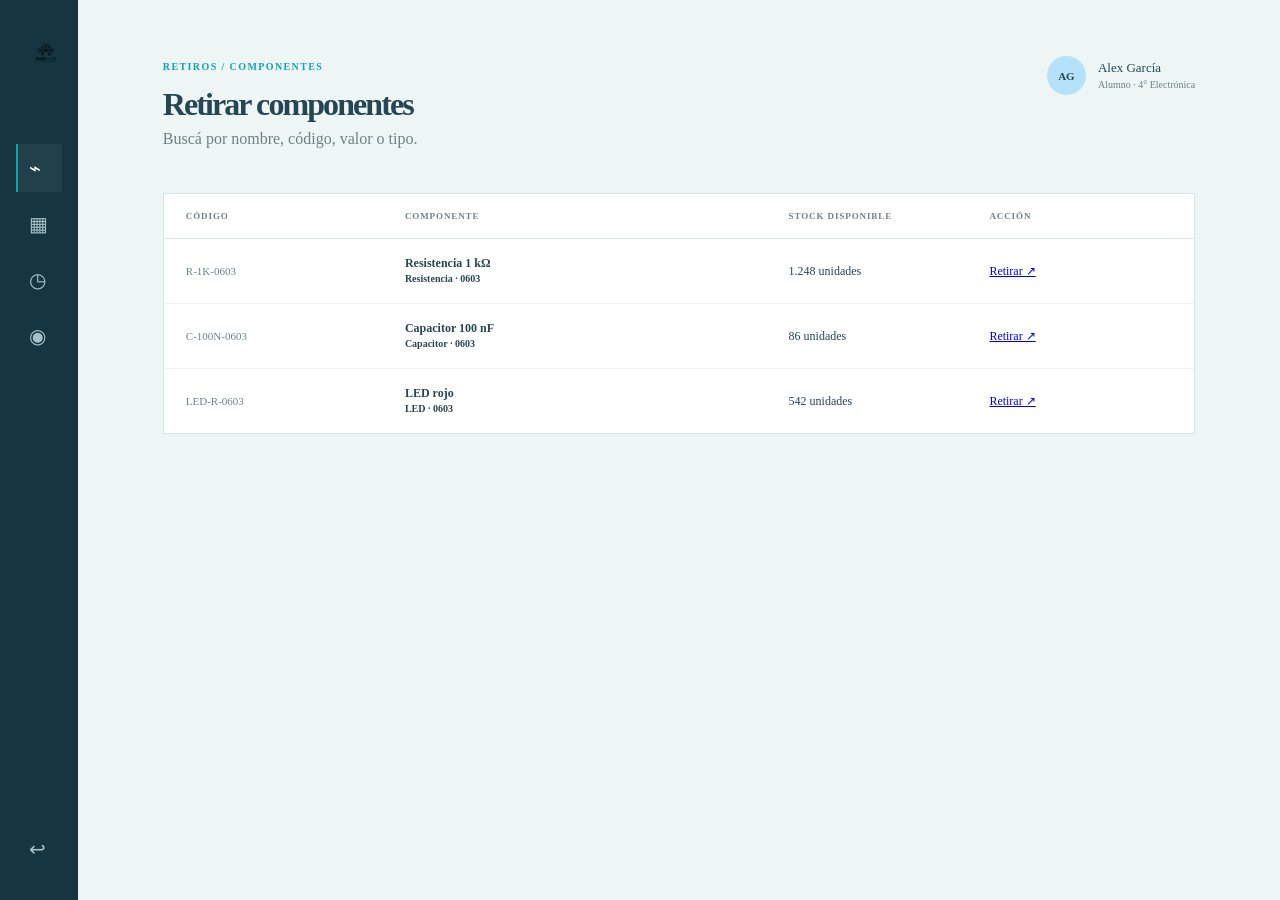
==== components.html @ 0b9234fb "Base de la pagina web, a la expera de nuevas tecnologías" ====
<!doctype html>
<html lang="es">
  <head>
    <meta charset="utf-8" />
    <meta name="viewport" content="width=device-width,initial-scale=1" />
    <title>SMD Hub | Retirar componentes</title>
    <link rel="stylesheet" href="Sources/dashboard.css" />
  </head>
  <body>
    <aside class="sidebar">
      <a class="dash-brand" href="dashboard-student.html"
        ><img src="Sources/Logo.svg" alt="" /><span>SMD·HUB</span></a
      >
      <nav>
        <a class="active" href="components.html">⌁ <b>Retirar componentes</b></a
        ><a href="projects.html">▦ <b>Proyectos</b></a
        ><a href="history.html">◷ <b>Historial</b></a
        ><a href="profile.html">◉ <b>Mi perfil</b></a>
      </nav>
      <a class="logout" href="index.html">↩ <b>Cerrar sesión</b></a>
    </aside>
    <main class="dashboard">
      <header class="dash-header">
        <div>
          <span class="crumb">RETIROS / COMPONENTES</span>
          <h1>Retirar componentes</h1>
          <p>Buscá por nombre, código, valor o tipo.</p>
        </div>
        <div class="user-menu">
          <span class="avatar">AG</span
          ><span>Alex García<br /><small>Alumno · 4° Electrónica</small></span>
        </div>
      </header>
      <div class="table">
        <div class="table-head">
          <span>Código</span><span>Componente</span><span>Stock disponible</span
          ><span>Acción</span>
        </div>
        <div class="table-row">
          <span>R-1K-0603</span
          ><strong
            >Resistencia 1 kΩ<br /><small>Resistencia · 0603</small></strong
          ><span>1.248 unidades</span
          ><a class="button button-primary" href="#">Retirar ↗</a>
        </div>
        <div class="table-row">
          <span>C-100N-0603</span
          ><strong>Capacitor 100 nF<br /><small>Capacitor · 0603</small></strong
          ><span>86 unidades</span
          ><a class="button button-primary" href="#">Retirar ↗</a>
        </div>
        <div class="table-row">
          <span>LED-R-0603</span
          ><strong>LED rojo<br /><small>LED · 0603</small></strong
          ><span>542 unidades</span
          ><a class="button button-primary" href="#">Retirar ↗</a>
        </div>
      </div>
    </main>
  </body>
</html>
---- Sources/dashboard.css ----
/* Final overrides: the compact sidebar must never expose a broken text logo. */
@media (max-width: 1050px) {
  .dashboard {
    padding-left: 32px !important;
    padding-right: 32px !important;
    width: calc(100% - 78px) !important;
  }
  .dash-header {
    align-items: flex-start !important;
    gap: 24px !important;
  }
  .dash-header > div:first-child {
    flex: 1 1 360px !important;
  }
  .user-menu {
    flex: 0 1 auto !important;
  }
  .stat-grid {
    grid-template-columns: repeat(2, minmax(0, 1fr)) !important;
  }
  .teacher-grid {
    grid-template-columns: 1fr !important;
  }
  .dash-actions {
    grid-template-columns: repeat(2, minmax(0, 1fr)) !important;
  }
  .table {
    max-width: 100% !important;
    overflow-x: auto !important;
  }
  .table-head,
  .table-row {
    min-width: 620px !important;
  }
}
@media (max-width: 700px) {
  .dashboard {
    margin-left: 62px !important;
    padding: 30px 18px 50px !important;
    width: calc(100% - 62px) !important;
  }
  .dash-header {
    display: block !important;
  }
  .dash-header h1 {
    font-size: 31px !important;
    overflow-wrap: anywhere !important;
  }
  .user-menu {
    margin-top: 24px !important;
  }
  .dash-actions,
  .stat-grid {
    grid-template-columns: 1fr !important;
  }
  .dash-actions {
    gap: 14px !important;
  }
  .action-card {
    min-height: 190px !important;
  }
  .system-status {
    align-items: flex-start !important;
    flex-wrap: wrap !important;
  }
  .system-status > strong {
    margin-left: 24px !important;
  }
  .module-row {
    grid-template-columns:
      1fr
      1fr !important;
  }
  .table {
    overflow-x: auto !important;
  }
  .table-head,
  .table-row {
    min-width: 620px !important;
  }
}
.sidebar .dash-brand {
  font-size: 0 !important;
  overflow: hidden;
  width: 48px;
}
.sidebar .dash-brand img {
  display: block;
  height: 52px !important;
  object-fit: contain;
  width: 52px !important;
}
.sidebar .dash-brand span {
  display: none !important;
}
.sidebar:hover .dash-brand {
  font-size: 15px !important;
  width: auto;
}
.sidebar:hover .dash-brand span {
  display: inline !important;
  font-size: 15px;
  opacity: 1;
}
.sidebar a {
  text-decoration: none;
}
.register-page {
  background: var(--deep);
  min-height: 100vh;
}
.register-shell {
  align-items: center;
  display: flex;
  flex-direction: column;
  justify-content: center;
  min-height: 100vh;
  padding: 40px 20px;
}
.register-logo {
  align-items: center;
  color: #fff;
  display: flex;
  font-family: "Space
Grotesk";
  font-size: 19px;
  font-weight: 700;
  gap: 12px;
  letter-spacing: 0.08em;
  margin-bottom: 28px;
}
.register-logo img {
  height: 46px;
  width: 46px;
}
.register-logo > span > span {
  color: var(--teal);
}
.register-card {
  background: var(--paper);
  box-shadow: 0 25px 80px #071a1f66;
  max-width: 510px;
  padding: 42px;
  width: 100%;
}
.register-card h1 {
  font-family: "Space
Grotesk";
  font-size: 42px;
  letter-spacing: -0.07em;
  line-height: 1;
  margin: 0 0 10px;
}
.register-copy {
  color: var(--muted);
  margin: 0 0 27px;
}
.register-card label {
  color: var(--ink);
  display: block;
  font-size: 11px;
  font-weight: 700;
  margin: 14px 0;
}
.register-card input,
.register-card select {
  background: #fff;
  border: 1px solid var(--line);
  color: var(--ink);
  display: block;
  font: inherit;
  margin-top: 7px;
  padding: 13px;
  width: 100%;
}
.register-card input:focus,
.register-card select:focus {
  border-color: var(--teal);
  outline: none;
}
.register-card .form-row {
  display: grid;
  gap: 14px;
  grid-template-columns: 1fr 1fr;
}
.register-card .form-hint {
  margin-bottom: 20px;
}
@media (max-width: 700px) {
  .sidebar .dash-brand img {
    height: 42px;
    width: 42px;
  }
  .register-card {
    padding: 30px 22px;
  }
  .register-card h1 {
    font-size: 35px;
  }
  .register-card .form-row {
    grid-template-columns: 1fr;
  }
} /*
Compact navigation stays logo-only until hover; dashboard content remains fluid.
*/
.dash-brand {
  font-size: 0;
}
.dash-brand img {
  height: 38px;
  width: 38px;
}
.dash-brand span {
  font-size: 15px;
  opacity: 0;
  transition: opacity 0.15s;
}
.sidebar:hover .dash-brand {
  font-size: 15px;
}
.sidebar:hover .dash-brand span {
  opacity: 1;
}
.dashboard {
  width: calc(100% - 78px);
}
.dash-header > div:first-child {
  min-width: 0;
}
.dash-header h1 {
  overflow-wrap: anywhere;
}
.dash-actions,
.stat-grid,
.teacher-grid {
  min-width: 0;
}
.action-card,
.system-panel,
.recent,
.alert-panel {
  min-width: 0;
}
@media (max-width: 1050px) {
  .dashboard {
    padding-left: 35px;
    padding-right: 35px;
  }
  .dash-header h1 {
    font-size: 36px;
  }
  .stat-grid {
    grid-template-columns: repeat(2, 1fr);
  }
  .teacher-grid {
    grid-template-columns: 1fr;
  }
  .system-status > strong {
    white-space: nowrap;
  }
  .dash-actions {
    grid-template-columns:
      1fr
      1fr;
  }
}
@media (max-width: 700px) {
  .dashboard {
    margin-left: 62px;
    width: calc(100% - 62px);
    padding: 30px 18px 50px;
  }
  .sidebar {
    width: 62px;
  }
  .sidebar:hover {
    width: 62px;
  }
  .sidebar:hover .dash-brand {
    font-size: 0;
  }
  .sidebar:hover .dash-brand span {
    opacity: 0;
  }
  .dash-header h1 {
    font-size: 31px;
  }
  .dash-header {
    margin-bottom: 32px;
  }
  .user-menu {
    flex-wrap: wrap;
  }
  .dash-actions,
  .stat-grid {
    grid-template-columns: 1fr;
  }
  .system-panel {
    padding: 22px 18px;
  }
  .system-status {
    align-items: flex-start;
    flex-wrap: wrap;
  }
  .system-status > strong {
    margin-left: 24px;
  }
  .module-row {
    gap: 15px;
    grid-template-columns:
      1fr
      1fr;
  }
  .table {
    max-width: 100%;
    overflow-x: auto;
  }
  .table-head,
  .table-row {
    min-width: 590px;
  }
  .action-card {
    padding: 24px;
  }
  .site-footer-dark {
    overflow-wrap: anywhere;
  }
}
:root {
  --ink: #264653;
  --deep: #153640;
  --teal: #0fa3b1;
  --sky: #b5e2fa;
  --paper: #f9f7f3;
  --line: #d9e5e7;
  --orange: #e9794d;
  --muted: #6d8187;
  --white: #fff;
}
* {
  box-sizing: border-box;
}
body {
  background: #eef5f5;
  color: var(--ink);
  font-family: "DM
Sans", sans-serif;
  margin: 0;
}
.sidebar {
  background: var(--deep);
  bottom: 0;
  color: white;
  display: flex;
  flex-direction: column;
  left: 0;
  padding: 27px 16px;
  position: fixed;
  top: 0;
  transition: width 0.25s ease;
  width: 78px;
  z-index: 2;
}
.sidebar:hover {
  width: 220px;
}
.dash-brand {
  align-items: center;
  display: flex;
  font-family: "Space
Grotesk";
  font-size: 15px;
  font-weight: 700;
  gap: 10px;
  letter-spacing: 0.09em;
  margin: 0 4px 65px;
  white-space: nowrap;
}
.dash-brand img {
  height: 25px;
  width: 25px;
}
.dash-brand span {
  color: var(--teal);
}
.sidebar nav {
  display: flex;
  flex-direction: column;
  gap: 8px;
}
.sidebar nav a,
.logout {
  align-items: center;
  border-left: 2px solid transparent;
  color: #a5c0c4;
  display: flex;
  font-size: 20px;
  gap: 17px;
  padding: 12px 11px;
  white-space: nowrap;
}
.sidebar nav a b,
.logout b {
  font-size: 12px;
  font-weight: 600;
  opacity: 0;
  transition: opacity 0.15s;
}
.sidebar:hover nav a b,
.sidebar:hover .logout b {
  opacity: 1;
}
.sidebar nav a.active,
.sidebar nav a:hover {
  background: #ffffff0d;
  border-left-color: var(--teal);
  color: white;
}
.logout {
  margin-top: auto;
}
.dashboard {
  margin-left: 78px;
  max-width: 1450px;
  padding: 48px 6vw 70px;
}
.dash-header {
  align-items: flex-start;
  display: flex;
  justify-content: space-between;
  margin-bottom: 45px;
}
.crumb {
  color: var(--teal);
  font-size: 10px;
  font-weight: 700;
  letter-spacing: 0.14em;
}
.dash-header h1 {
  font-family: "Space
Grotesk";
  font-size: 42px;
  letter-spacing: -0.06em;
  line-height: 1;
  margin: 14px 0 10px;
}
.dash-header p {
  color: var(--muted);
  margin: 0;
}
.user-menu {
  align-items: center;
  display: flex;
  font-size: 13px;
  gap: 12px;
}
.user-menu small {
  color: var(--muted);
  font-size: 10px;
}
.avatar {
  align-items: center;
  background: var(--sky);
  border-radius: 50%;
  display: flex;
  font-size: 11px;
  font-weight: 700;
  height: 39px;
  justify-content: center;
  width: 39px;
}
.notification {
  font-size: 23px;
  margin-right: 18px;
}
.notification.alert {
  color: var(--orange);
}
.dash-actions {
  display: grid;
  gap: 20px;
  grid-template-columns:
    1fr
    1fr;
  margin-bottom: 52px;
}
.action-card {
  min-height: 210px;
  padding: 28px 32px;
  position: relative;
}
.teal-card {
  background: var(--teal);
  color: white;
}
.dark-card {
  background: var(--ink);
  color: white;
}
.action-icon {
  font-size: 32px;
}
.action-card h2 {
  font-family: "Space Grotesk";
  font-size: 24px;
  margin: 20px 0 8px;
}
.action-card p {
  color: #d2f0ee;
  font-size: 13px;
  margin: 0;
  max-width: 300px;
}
.action-card a {
  bottom: 27px;
  font-size: 12px;
  font-weight: 700;
  position: absolute;
}
.action-card a b {
  margin-left: 18px;
}
.dark-card p {
  color: #b5d0d3;
}
.section-title {
  align-items: end;
  display: flex;
  justify-content: space-between;
  margin-bottom: 20px;
}
.section-title h2 {
  font-family: "Space Grotesk";
  font-size: 24px;
  letter-spacing: -0.04em;
  margin: 9px 0 0;
}
.section-title > a {
  color: var(--teal);
  font-size: 12px;
  font-weight: 700;
}
.table {
  background: var(--white);
  border: 1px solid var(--line);
}
.table-head,
.table-row {
  align-items: center;
  display: grid;
  gap: 18px;
  grid-template-columns:
    1.1fr
    2fr 1fr 1fr;
  padding: 17px 22px;
}
.table-head {
  border-bottom: 1px solid var(--line);
  color: var(--muted);
  font-size: 9px;
  font-weight: 700;
  letter-spacing: 0.1em;
  text-transform: uppercase;
}
.table-row {
  border-bottom: 1px solid #eef2f2;
  font-size: 12px;
}
.table-row:last-child {
  border: 0;
}
.table-row strong {
  font-weight: 600;
}
.table-row > span:first-child {
  color: var(--muted);
  font-size: 11px;
}
.table-row em {
  font-size: 10px;
  font-style: normal;
  font-weight: 700;
}
.success {
  color: var(--mint);
}
.warning {
  color: var(--orange);
}
.mini-stat {
  align-items: center;
  background: var(--sky);
  display: flex;
  gap: 22px;
  margin-top: 24px;
  padding: 22px 28px;
  width: 230px;
}
.stat-symbol {
  color: var(--teal);
  font-size: 28px;
}
.mini-stat strong {
  display: block;
  font-family: "Space
Grotesk";
  font-size: 34px;
  line-height: 1;
  margin-top: 7px;
}
.mini-stat p {
  color: var(--muted);
  font-size: 11px;
  margin: 3px 0 0;
}
.stat-grid {
  display: grid;
  gap: 15px;
  grid-template-columns: repeat(4, 1fr);
  margin-bottom: 26px;
}
.stat-grid article {
  background: white;
  border: 1px solid var(--line);
  padding: 21px;
}
.stat-grid span {
  color: var(--muted);
  display: block;
  font-size: 9px;
  font-weight: 700;
  letter-spacing: 0.1em;
}
.stat-grid strong {
  display: block;
  font-family: "Space
Grotesk";
  font-size: 38px;
  line-height: 1;
  margin: 18px 0 8px;
}
.stat-grid small {
  color: var(--mint);
  font-size: 10px;
}
.stat-grid .critical strong,
.stat-grid .critical small {
  color: var(--orange);
}
.system-panel {
  background: var(--ink);
  color: white;
  margin-bottom: 35px;
  padding: 25px 30px;
}
.system-status {
  align-items: center;
  display: flex;
  gap: 16px;
}
.status-dot {
  background: var(--mint);
  border-radius: 50%;
  box-shadow: 0 0 0 5px #2a9d8f22;
  display: inline-block;
  height: 8px;
  width: 8px;
}
.status-dot.warn {
  background: var(--orange);
  box-shadow: 0 0 0 5px #e9794d22;
}
.system-status h2 {
  font-family: "Space
Grotesk";
  font-size: 22px;
  margin: 8px 0 4px;
}
.system-status p {
  color: #a5c0c4;
  font-size: 11px;
  margin: 0;
}
.system-status > strong {
  color: var(--sky);
  font-family: "Space
Grotesk";
  font-size: 16px;
  margin-left: auto;
}
.module-row {
  border-top: 1px solid #ffffff25;
  display: grid;
  gap: 20px;
  grid-template-columns: repeat(4, 1fr);
  margin-top: 25px;
  padding-top: 20px;
}
.module-row div {
  display: grid;
  gap: 5px;
}
.module-row span {
  color: #a5c0c4;
  font-size: 9px;
}
.module-row b {
  font-size: 12px;
}
.module-row i {
  margin-top: -17px;
  margin-left: auto;
}
.teacher-grid {
  display: grid;
  gap: 28px;
  grid-template-columns:
    1.7fr
    1fr;
}
.alert-panel {
  background: #fff5ed;
  border: 1px solid #f4d4c4;
  padding: 23px;
}
.alert-item {
  align-items: flex-start;
  border-top: 1px solid #efd5c8;
  display: flex;
  gap: 12px;
  padding: 17px 0;
}
.alert-item > span {
  align-items: center;
  background: var(--orange);
  border-radius: 50%;
  color: white;
  display: flex;
  font-weight: 700;
  height: 19px;
  justify-content: center;
  width: 19px;
}
.alert-item strong {
  font-size: 12px;
}
.alert-item p {
  color: var(--muted);
  font-size: 10px;
  margin: 4px 0 0;
}
.alert-panel > a {
  color: var(--orange);
  font-size: 11px;
  font-weight: 700;
}
@media (max-width: 850px) {
  .sidebar {
    width: 62px;
  }
  .sidebar:hover {
    width: 62px;
  }
  .sidebar:hover nav a b,
  .sidebar:hover .logout b {
    opacity: 0;
  }
  .dashboard {
    margin-left: 62px;
    padding: 35px 20px;
  }
  .dash-header {
    display: block;
  }
  .user-menu {
    margin-top: 25px;
  }
  .dash-actions,
  .stat-grid,
  .teacher-grid {
    grid-template-columns: 1fr;
  }
  .table {
    overflow-x: auto;
  }
  .table-head,
  .table-row {
    min-width: 620px;
  }
  .module-row {
    grid-template-columns:
      1fr
      1fr;
  }
  .hero-system {
    display: none;
  }
  .action-card {
    min-height: 190px;
  }
}
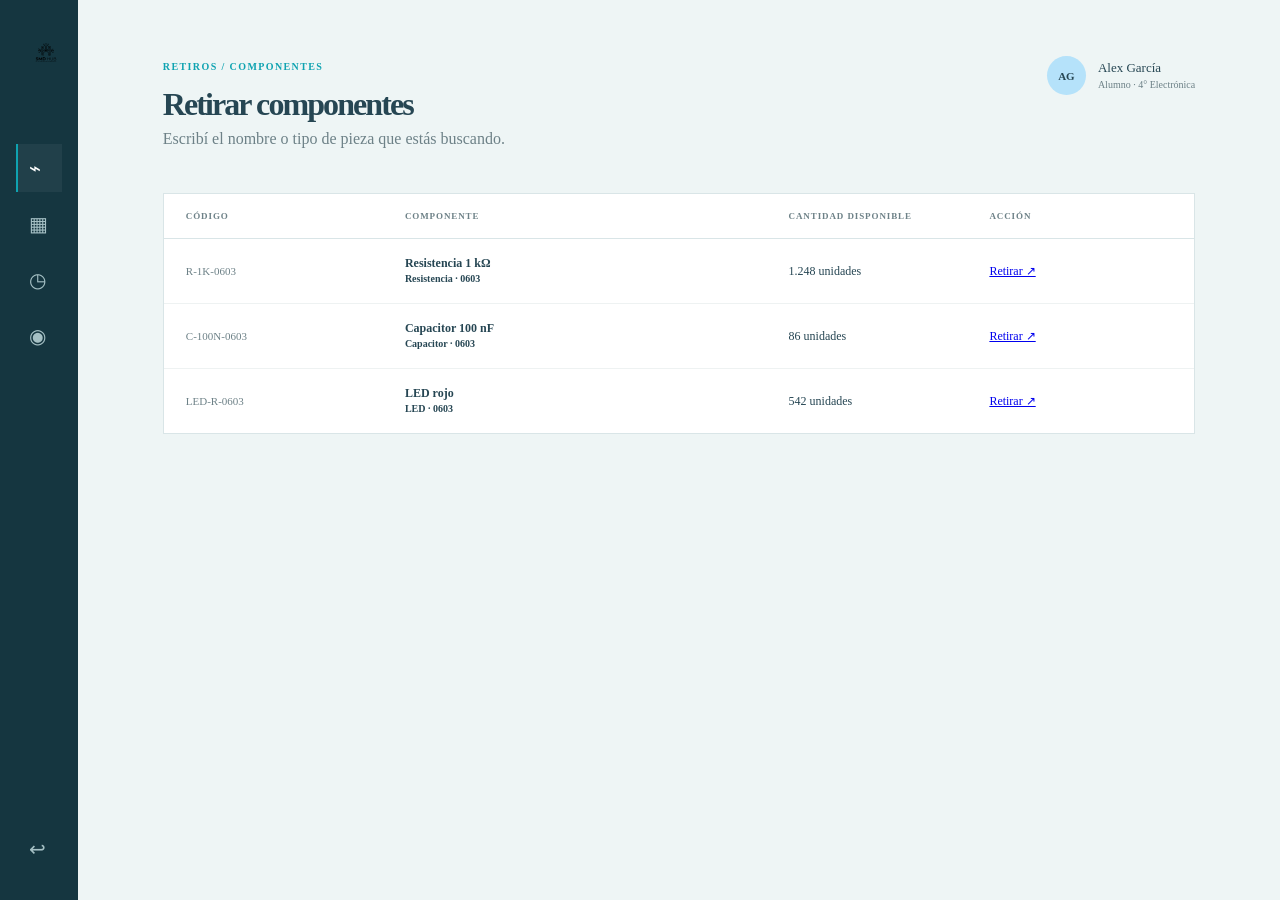
==== commit 85eca837: "agregando comentarios" ====
--- a/components.html
+++ b/components.html
@@ -1,4 +1,5 @@
 <!doctype html>
+<!-- Catálogo alumno: búsqueda y selección de componentes para retirar. -->
 <html lang="es">
   <head>
     <meta charset="utf-8" />
@@ -24,7 +25,7 @@
         <div>
           <span class="crumb">RETIROS / COMPONENTES</span>
           <h1>Retirar componentes</h1>
-          <p>Buscá por nombre, código, valor o tipo.</p>
+          <p>Escribí el nombre o tipo de pieza que estás buscando.</p>
         </div>
         <div class="user-menu">
           <span class="avatar">AG</span
@@ -33,7 +34,7 @@
       </header>
       <div class="table">
         <div class="table-head">
-          <span>Código</span><span>Componente</span><span>Stock disponible</span
+          <span>Código</span><span>Componente</span><span>Cantidad disponible</span
           ><span>Acción</span>
         </div>
         <div class="table-row">
--- a/Sources/dashboard.css
+++ b/Sources/dashboard.css
@@ -1,4 +1,4 @@
-/* Final overrides: the compact sidebar must never expose a broken text logo. */
+/* Overrides tempranos: protegen el layout antes de cargar las reglas base. */
 @media (max-width: 1050px) {
   .dashboard {
     padding-left: 32px !important;
@@ -79,6 +79,7 @@
     min-width: 620px !important;
   }
 }
+/* Marca compacta: el texto se oculta y el logo mantiene una caja estable. */
 .sidebar .dash-brand {
   font-size: 0 !important;
   overflow: hidden;
@@ -105,6 +106,7 @@
 .sidebar a {
   text-decoration: none;
 }
+/* Estilos compartidos por la página alternativa de registro. */
 .register-page {
   background: var(--deep);
   min-height: 100vh;
@@ -326,6 +328,7 @@
     overflow-wrap: anywhere;
   }
 }
+/* Tokens del dashboard: reutilizan la identidad visual de la portada. */
 :root {
   --ink: #264653;
   --deep: #153640;
@@ -337,9 +340,11 @@
   --muted: #6d8187;
   --white: #fff;
 }
+/* Box sizing uniforme para tablas, tarjetas y navegación. */
 * {
   box-sizing: border-box;
 }
+/* Fondo operativo claro para distinguir el dashboard de la portada. */
 body {
   background: #eef5f5;
   color: var(--ink);
@@ -347,6 +352,7 @@
 Sans", sans-serif;
   margin: 0;
 }
+/* Sidebar compacto: al hacer hover revela las etiquetas del rol actual. */
 .sidebar {
   background: var(--deep);
   bottom: 0;
@@ -383,6 +389,7 @@
 .dash-brand span {
   color: var(--teal);
 }
+/* Menú por rol: cada HTML define sus propias opciones permitidas. */
 .sidebar nav {
   display: flex;
   flex-direction: column;
@@ -419,11 +426,13 @@
 .logout {
   margin-top: auto;
 }
+/* Lienzo principal: reserva el espacio permanente del sidebar fijo. */
 .dashboard {
   margin-left: 78px;
   max-width: 1450px;
   padding: 48px 6vw 70px;
 }
+/* Encabezado operativo con contexto de página y usuario. */
 .dash-header {
   align-items: flex-start;
   display: flex;
@@ -476,6 +485,7 @@
 .notification.alert {
   color: var(--orange);
 }
+/* Acciones destacadas del alumno o accesos rápidos del profesor. */
 .dash-actions {
   display: grid;
   gap: 20px;
@@ -540,6 +550,7 @@
   font-size: 12px;
   font-weight: 700;
 }
+/* Tabla compartida: en móvil conserva columnas y permite desplazamiento. */
 .table {
   background: var(--white);
   border: 1px solid var(--line);
@@ -613,6 +624,7 @@
   font-size: 11px;
   margin: 3px 0 0;
 }
+/* Indicadores numéricos del panel docente. */
 .stat-grid {
   display: grid;
   gap: 15px;
@@ -647,6 +659,7 @@
 .stat-grid .critical small {
   color: var(--orange);
 }
+/* Estado técnico: información exclusiva del profesor. */
 .system-panel {
   background: var(--ink);
   color: white;
@@ -711,6 +724,7 @@
   margin-top: -17px;
   margin-left: auto;
 }
+/* Composición docente: actividad global junto a alertas. */
 .teacher-grid {
   display: grid;
   gap: 28px;
@@ -754,6 +768,7 @@
   font-size: 11px;
   font-weight: 700;
 }
+/* Móvil: reduce el sidebar y apila las tarjetas operativas. */
 @media (max-width: 850px) {
   .sidebar {
     width: 62px;
